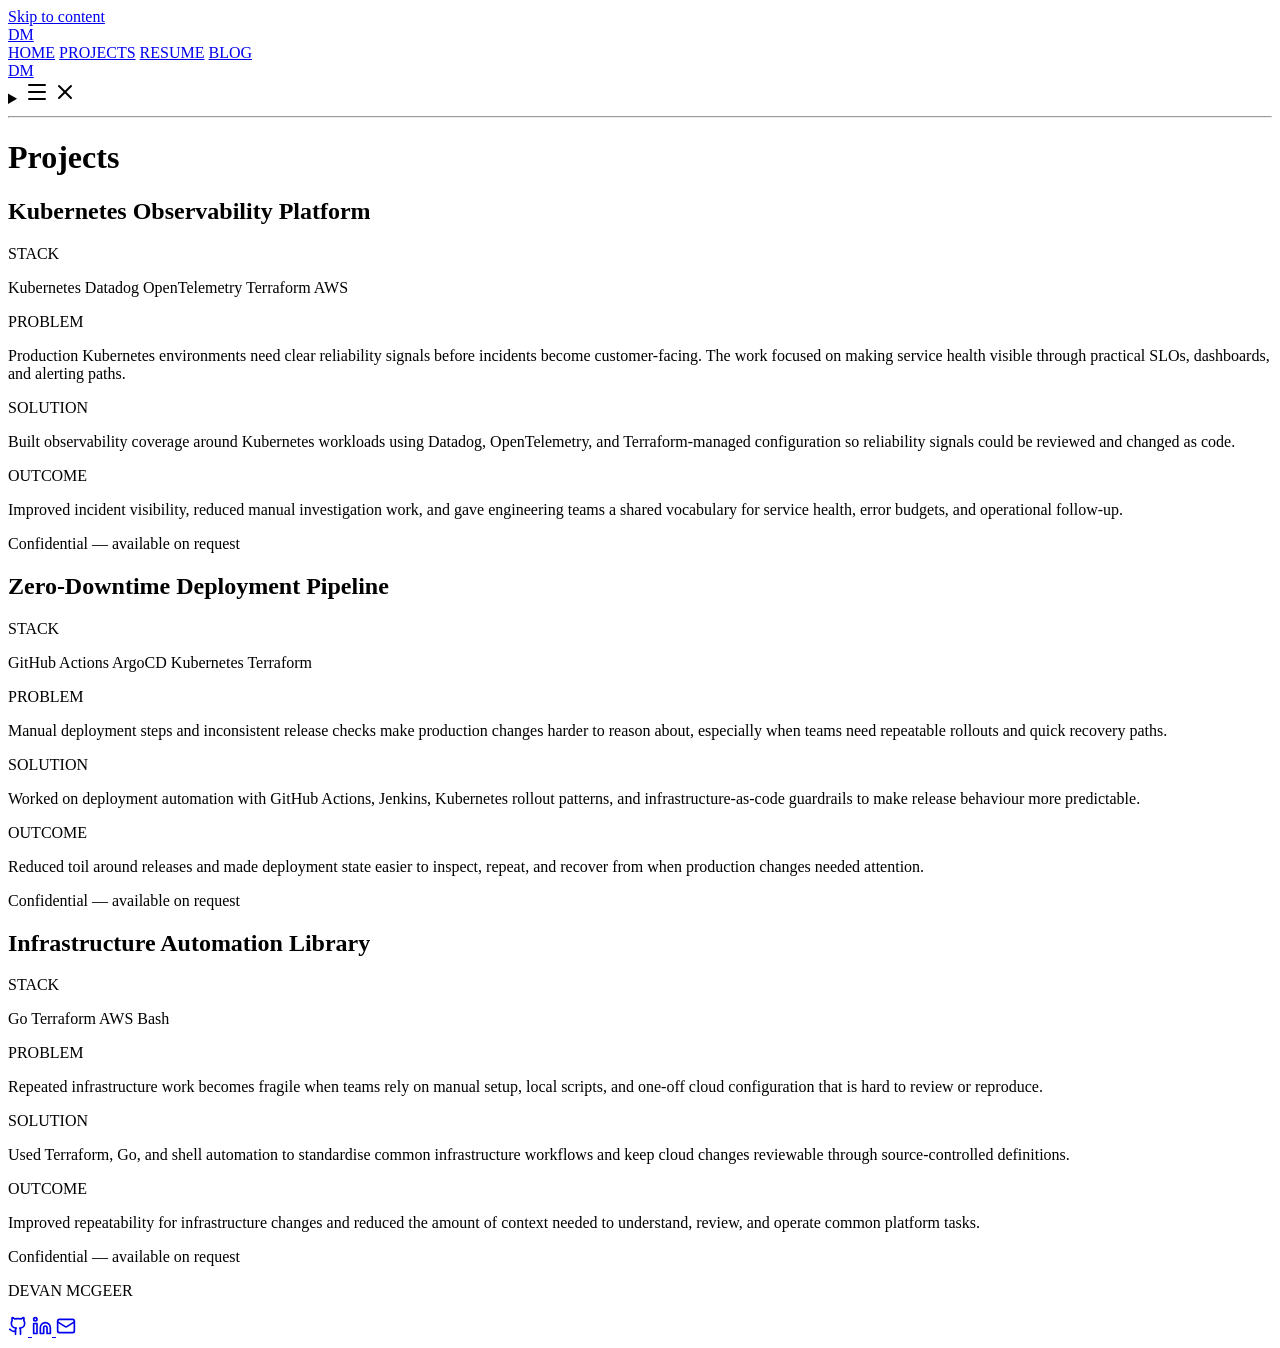
==== projects/index.html @ 58bfe899 "Add mise static-site guardrails" ====
<!doctype html>
<html lang="en">
<head>
  <meta charset="UTF-8">
  <meta name="viewport" content="width=device-width, initial-scale=1.0">
  <meta http-equiv="Content-Security-Policy" content="default-src 'self'; script-src 'self'; style-src 'self'; font-src 'self'; img-src 'self' data: https://mcgeer.dev; connect-src 'self'; frame-src 'none'; object-src 'none'; base-uri 'self'; form-action 'self'">
  <title>Projects — Devan McGeer</title>
  <meta name="description" content="Projects and case studies by Devan McGeer — Site Reliability Engineer. Kubernetes, Terraform, AWS, Datadog, and Go.">
  <link rel="canonical" href="https://mcgeer.dev/projects/">
  <meta property="og:title" content="Projects — Devan McGeer | SRE">
  <meta property="og:description" content="Projects and case studies by Devan McGeer, Site Reliability Engineer.">
  <meta property="og:image" content="https://mcgeer.dev/og-image.png">
  <meta property="og:url" content="https://mcgeer.dev/projects/">
  <meta property="og:type" content="website">
  <meta name="twitter:card" content="summary_large_image">
  <meta name="author" content="Devan McGeer">
  <meta name="robots" content="index, follow">
  <meta name="geo.region" content="ZA">
  <meta name="geo.placename" content="South Africa">
  <meta name="theme-color" content="#f9f8f5">
  <link rel="sitemap" type="application/xml" title="Sitemap" href="/sitemap.xml">
  <link rel="icon" type="image/svg+xml" href="/favicon.svg">
  <link rel="preload" href="/fonts/ibm-plex-mono-400.woff2" as="font" type="font/woff2" crossorigin>
  <link rel="preload" href="/fonts/ibm-plex-mono-700.woff2" as="font" type="font/woff2" crossorigin>
  <link rel="preload" href="/fonts/lexend-zetta-400.woff2" as="font" type="font/woff2" crossorigin>
  <link rel="stylesheet" href="/style.css">
</head>
<body>
  <a href="#main" class="skip-link">Skip to content</a>
  <div class="site">
    <div class="container">

      <header class="site-header">
        <!-- Desktop nav -->
        <nav class="nav-desktop" aria-label="Main navigation">
          <a href="/" class="nav-logo">DM</a>
          <div class="nav-links">
            <a href="/" class="nav-link">HOME</a>
            <a href="/projects/" class="nav-link active">PROJECTS</a>
            <a href="/resume/" class="nav-link">RESUME</a>
            <a href="/blog/" class="nav-link">BLOG</a>
          </div>
        </nav>
        <!-- Mobile nav -->
        <div class="nav-mobile">
          <a href="/" class="nav-logo">DM</a>
          <details class="nav-disclosure">
            <summary aria-label="Toggle navigation">
              <svg class="icon-open" xmlns="http://www.w3.org/2000/svg" width="24" height="24" viewBox="0 0 24 24" fill="none" stroke="currentColor" stroke-width="2" stroke-linecap="round" stroke-linejoin="round" aria-hidden="true"><path d="M4 5h16"/><path d="M4 12h16"/><path d="M4 19h16"/></svg>
              <svg class="icon-close" xmlns="http://www.w3.org/2000/svg" width="24" height="24" viewBox="0 0 24 24" fill="none" stroke="currentColor" stroke-width="2" stroke-linecap="round" stroke-linejoin="round" aria-hidden="true"><path d="M18 6 6 18"/><path d="m6 6 12 12"/></svg>
            </summary>
            <nav class="nav-mobile-menu" aria-label="Main navigation">
              <a href="/" class="nav-mobile-link">HOME</a>
              <a href="/projects/" class="nav-mobile-link active">PROJECTS</a>
              <a href="/resume/" class="nav-mobile-link">RESUME</a>
              <a href="/blog/" class="nav-mobile-link">BLOG</a>
            </nav>
          </details>
        </div>
      </header>

      <hr>

      <main id="main">
        <div class="page-title">
          <h1>Projects</h1>
        </div>

        <section id="projects">

          <!-- Kubernetes Observability Platform -->
          <div class="project-entry">
            <h2 class="project-title">Kubernetes Observability Platform</h2>
            <div class="project-meta">
              <p class="project-stack-label">STACK</p>
              <div class="project-chips">
                <span class="pill">Kubernetes</span>
                <span class="pill">Datadog</span>
                <span class="pill">OpenTelemetry</span>
                <span class="pill">Terraform</span>
                <span class="pill">AWS</span>
              </div>
            </div>
            <div class="project-body">
              <p class="project-label">PROBLEM</p>
              <p class="project-text">Production Kubernetes environments need clear reliability signals before incidents become customer-facing. The work focused on making service health visible through practical SLOs, dashboards, and alerting paths.</p>
              <p class="project-label">SOLUTION</p>
              <p class="project-text">Built observability coverage around Kubernetes workloads using Datadog, OpenTelemetry, and Terraform-managed configuration so reliability signals could be reviewed and changed as code.</p>
              <p class="project-label">OUTCOME</p>
              <p class="project-text">Improved incident visibility, reduced manual investigation work, and gave engineering teams a shared vocabulary for service health, error budgets, and operational follow-up.</p>
            </div>
            <p class="project-link">Confidential — available on request</p>
          </div>

          <!-- Zero-Downtime Deployment Pipeline -->
          <div class="project-entry">
            <h2 class="project-title">Zero-Downtime Deployment Pipeline</h2>
            <div class="project-meta">
              <p class="project-stack-label">STACK</p>
              <div class="project-chips">
                <span class="pill">GitHub Actions</span>
                <span class="pill">ArgoCD</span>
                <span class="pill">Kubernetes</span>
                <span class="pill">Terraform</span>
              </div>
            </div>
            <div class="project-body">
              <p class="project-label">PROBLEM</p>
              <p class="project-text">Manual deployment steps and inconsistent release checks make production changes harder to reason about, especially when teams need repeatable rollouts and quick recovery paths.</p>
              <p class="project-label">SOLUTION</p>
              <p class="project-text">Worked on deployment automation with GitHub Actions, Jenkins, Kubernetes rollout patterns, and infrastructure-as-code guardrails to make release behaviour more predictable.</p>
              <p class="project-label">OUTCOME</p>
              <p class="project-text">Reduced toil around releases and made deployment state easier to inspect, repeat, and recover from when production changes needed attention.</p>
            </div>
            <p class="project-link">Confidential — available on request</p>
          </div>

          <!-- Infrastructure Automation Library -->
          <div class="project-entry">
            <h2 class="project-title">Infrastructure Automation Library</h2>
            <div class="project-meta">
              <p class="project-stack-label">STACK</p>
              <div class="project-chips">
                <span class="pill">Go</span>
                <span class="pill">Terraform</span>
                <span class="pill">AWS</span>
                <span class="pill">Bash</span>
              </div>
            </div>
            <div class="project-body">
              <p class="project-label">PROBLEM</p>
              <p class="project-text">Repeated infrastructure work becomes fragile when teams rely on manual setup, local scripts, and one-off cloud configuration that is hard to review or reproduce.</p>
              <p class="project-label">SOLUTION</p>
              <p class="project-text">Used Terraform, Go, and shell automation to standardise common infrastructure workflows and keep cloud changes reviewable through source-controlled definitions.</p>
              <p class="project-label">OUTCOME</p>
              <p class="project-text">Improved repeatability for infrastructure changes and reduced the amount of context needed to understand, review, and operate common platform tasks.</p>
            </div>
            <p class="project-link">Confidential — available on request</p>
          </div>

        </section>
      </main>

      <footer class="site-footer">
        <p class="footer-name">DEVAN MCGEER</p>
        <div class="footer-links">
          <a href="https://github.com/McGeerDev" target="_blank" rel="noopener noreferrer" aria-label="GitHub" class="footer-link">
            <svg xmlns="http://www.w3.org/2000/svg" width="20" height="20" viewBox="0 0 24 24" fill="none" stroke="currentColor" stroke-width="2" stroke-linecap="round" stroke-linejoin="round" aria-hidden="true"><path d="M15 22v-4a4.8 4.8 0 0 0-1-3.5c3 0 6-2 6-5.5.08-1.25-.27-2.48-1-3.5.28-1.15.28-2.35 0-3.5 0 0-1 0-3 1.5-2.64-.5-5.36-.5-8 0C6 2 5 2 5 2c-.3 1.15-.3 2.35 0 3.5A5.403 5.403 0 0 0 4 9c0 3.5 3 5.5 6 5.5-.39.49-.68 1.05-.85 1.65-.17.6-.22 1.23-.15 1.85v4"/><path d="M9 18c-4.51 2-5-2-7-2"/></svg>
          </a>
          <a href="https://www.linkedin.com/in/devan-mcgeer/" target="_blank" rel="noopener noreferrer" aria-label="LinkedIn" class="footer-link">
            <svg xmlns="http://www.w3.org/2000/svg" width="20" height="20" viewBox="0 0 24 24" fill="none" stroke="currentColor" stroke-width="2" stroke-linecap="round" stroke-linejoin="round" aria-hidden="true"><path d="M16 8a6 6 0 0 1 6 6v7h-4v-7a2 2 0 0 0-2-2 2 2 0 0 0-2 2v7h-4v-7a6 6 0 0 1 6-6z"/><rect width="4" height="12" x="2" y="9"/><circle cx="4" cy="4" r="2"/></svg>
          </a>
          <a href="mailto:mcgeer.devan@gmail.com" aria-label="Email" class="footer-link">
            <svg xmlns="http://www.w3.org/2000/svg" width="20" height="20" viewBox="0 0 24 24" fill="none" stroke="currentColor" stroke-width="2" stroke-linecap="round" stroke-linejoin="round" aria-hidden="true"><path d="m22 7-8.991 5.727a2 2 0 0 1-2.009 0L2 7"/><rect x="2" y="4" width="20" height="16" rx="2"/></svg>
          </a>
        </div>
      </footer>

    </div>
  </div>
</body>
</html>
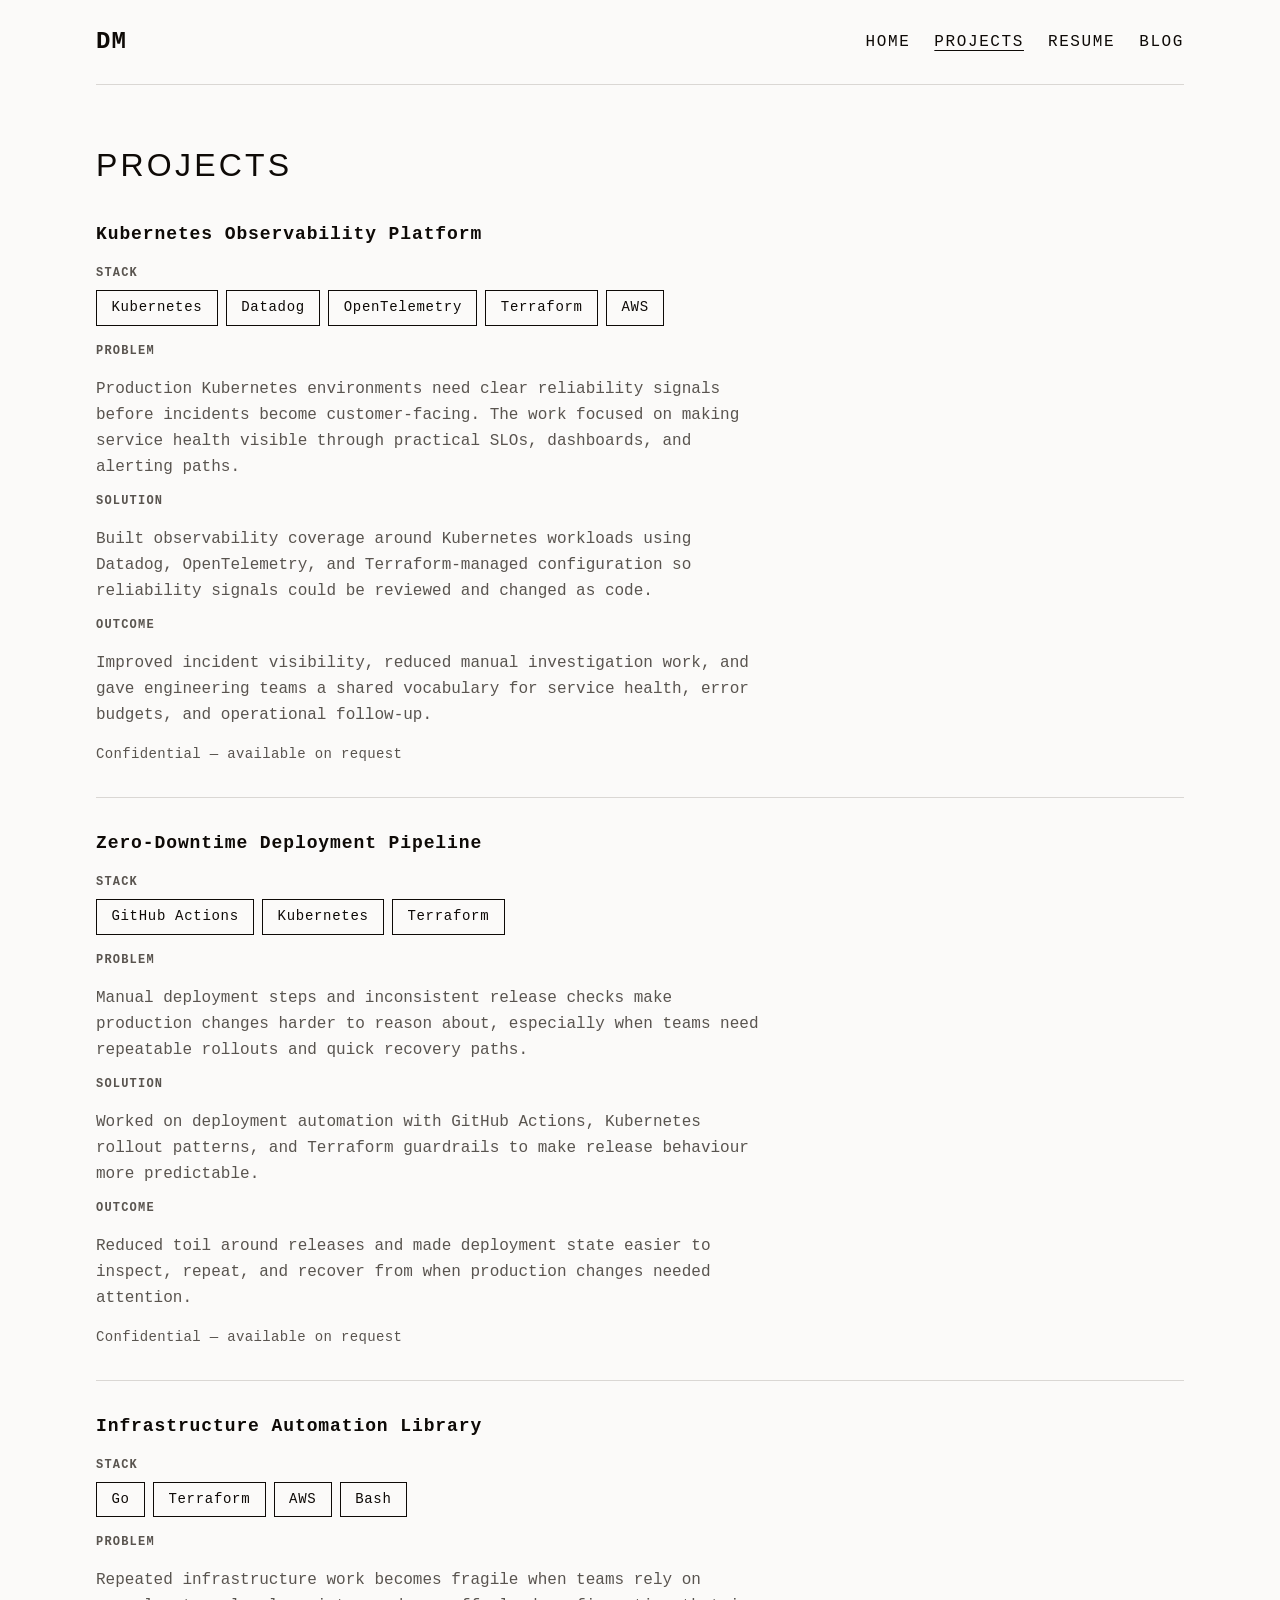
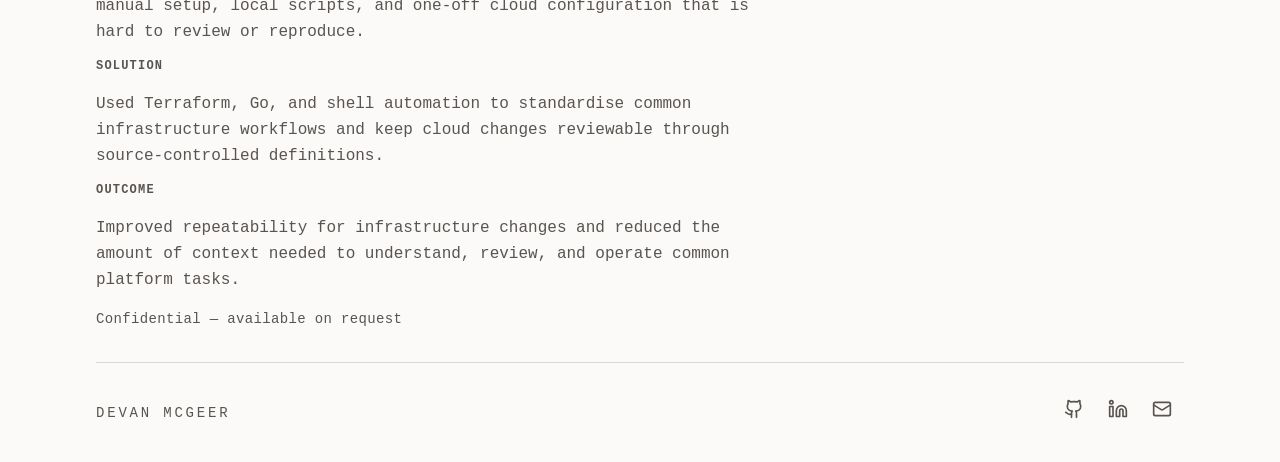
==== commit 843617a1: "Update portfolio hero and project stack" ====
--- a/projects/index.html
+++ b/projects/index.html
@@ -99,7 +99,6 @@
               <p class="project-stack-label">STACK</p>
               <div class="project-chips">
                 <span class="pill">GitHub Actions</span>
-                <span class="pill">ArgoCD</span>
                 <span class="pill">Kubernetes</span>
                 <span class="pill">Terraform</span>
               </div>
@@ -108,7 +107,7 @@
               <p class="project-label">PROBLEM</p>
               <p class="project-text">Manual deployment steps and inconsistent release checks make production changes harder to reason about, especially when teams need repeatable rollouts and quick recovery paths.</p>
               <p class="project-label">SOLUTION</p>
-              <p class="project-text">Worked on deployment automation with GitHub Actions, Jenkins, Kubernetes rollout patterns, and infrastructure-as-code guardrails to make release behaviour more predictable.</p>
+              <p class="project-text">Worked on deployment automation with GitHub Actions, Kubernetes rollout patterns, and Terraform guardrails to make release behaviour more predictable.</p>
               <p class="project-label">OUTCOME</p>
               <p class="project-text">Reduced toil around releases and made deployment state easier to inspect, repeat, and recover from when production changes needed attention.</p>
             </div>
--- a/style.css
+++ b/style.css
@@ -0,0 +1,5 @@
+@font-face{font-family:'IBM Plex Mono';font-style:normal;font-weight:400;font-display:swap;src:local('IBM Plex Mono'),url('/fonts/ibm-plex-mono-400.woff2') format('woff2');unicode-range:U+0020-007E,U+00A0-00FF,U+2013,U+2014}@font-face{font-family:'IBM Plex Mono';font-style:normal;font-weight:700;font-display:swap;src:local('IBM Plex Mono Bold'),url('/fonts/ibm-plex-mono-700.woff2') format('woff2');unicode-range:U+0020-007E,U+00A0-00FF,U+2013,U+2014}@font-face{font-family:'Lexend Zetta';font-style:normal;font-weight:400;font-display:swap;src:local('Lexend Zetta'),url('/fonts/lexend-zetta-400.woff2') format('woff2');unicode-range:U+0020,U+0021,U+0022,U+0023,U+0026,U+0027,U+002B,U+002C,U+002D,U+002E,U+002F,U+0030-U+0039,U+003A,U+003B,U+003C,U+003D,U+003E,U+0040,U+0041-U+0058,U+005F,U+0061-U+007A,U+2013,U+2014}:root{--font-display:'Lexend Zetta',sans-serif;--font-body:'IBM Plex Mono',monospace;--color-background:oklch(0.985 0.002 80);--color-foreground:oklch(0.15 0.01 70);--color-muted-fg:oklch(0.45 0.01 70);--color-border:oklch(0.88 0.005 70)}*,*::before,*::after{box-sizing:border-box}html{font-size:100%}body{margin:0;font-family:var(--font-body);font-size:1rem;line-height:1.5;background-color:var(--color-background);color:var(--color-foreground);-webkit-font-smoothing:antialiased;-moz-osx-font-smoothing:grayscale}h1,h2,h3,h4,h5,h6{margin:0;font-weight:inherit}p{margin:0}a{color:inherit;text-decoration:none}ul{margin:0;padding:0;list-style:none}img{display:block;max-width:100%}.site{display:flex;flex-direction:column;min-height:100vh}.container{display:flex;flex-direction:column;flex:1;width:100%;max-width:72rem;margin-inline:auto;padding-inline:1rem}@media (min-width:40rem){.container{padding-inline:1.5rem}}@media (min-width:64rem){.container{padding-inline:2rem}}main{flex:1}.skip-link{position:absolute;left:-9999px;top:1rem}.skip-link:focus{left:1rem;z-index:50;background-color:var(--color-foreground);color:var(--color-background);padding:0.5rem 1rem}.site-header{padding-block:1.5rem}.nav-desktop{display:none;align-items:center;justify-content:space-between}@media (min-width:48rem){.nav-desktop{display:flex}}.nav-logo{font-size:1.5rem;font-weight:700;letter-spacing:0.05em}.nav-links{display:flex;gap:1.5rem}.nav-link{letter-spacing:0.1em;transition:color 150ms}.nav-link:hover{color:var(--color-muted-fg)}.nav-link:focus-visible{outline:2px solid var(--color-foreground);outline-offset:4px}.nav-link.active{text-decoration:underline;text-decoration-color:var(--color-foreground);text-underline-offset:4px}.nav-mobile{display:flex;align-items:center;justify-content:space-between}@media (min-width:48rem){.nav-mobile{display:none}}.nav-disclosure{position:relative}.nav-disclosure>summary{list-style:none;cursor:pointer;display:flex;align-items:center}.nav-disclosure>summary::-webkit-details-marker{display:none}.icon-close{display:none}.nav-disclosure[open] .icon-open{display:none}.nav-disclosure[open] .icon-close{display:block}.nav-mobile-menu{display:flex;flex-direction:column;border-top:1px solid var(--color-border);padding-top:1rem;margin-top:0.25rem}.nav-mobile-link{padding-block:0.75rem;font-size:1rem;text-transform:uppercase;letter-spacing:0.1em;transition:color 150ms}.nav-mobile-link:hover{color:var(--color-muted-fg)}.nav-mobile-link:focus-visible{outline:2px solid var(--color-foreground);outline-offset:4px}.nav-mobile-link.active{font-weight:700}hr{border:none;border-top:1px solid var(--color-border);margin:0}.hero{padding-top:2.5rem;padding-bottom:2.5rem}@media (min-width:40rem){.hero{padding-top:4rem;padding-bottom:3.5rem}}.hero h1{font-family:var(--font-display);font-size:clamp(2.5rem,5vw+1rem,5rem);font-weight:300;line-height:1.25;text-transform:uppercase;letter-spacing:0.1em}.hero p{margin-top:1rem;font-size:clamp(1rem,2vw+0.25rem,1.5rem);text-transform:uppercase;letter-spacing:0.3em;color:var(--color-muted-fg)}.page-title{padding-top:2.5rem;padding-bottom:1.5rem}@media (min-width:40rem){.page-title{padding-top:3.5rem;padding-bottom:2rem}}.page-title h1{font-family:var(--font-display);font-size:clamp(1.5rem,3vw+0.5rem,2.5rem);font-weight:300;text-transform:uppercase;letter-spacing:0.1em}.two-col-grid{display:grid;grid-template-columns:1fr;gap:3rem}@media (min-width:48rem){.two-col-grid{grid-template-columns:1.2fr 0.8fr}}.home-content{padding-top:3rem;padding-bottom:4rem}@media (min-width:40rem){.home-content{padding-top:4rem;padding-bottom:6rem}}.section-heading{font-size:1.25rem;font-weight:700;letter-spacing:0.1em;margin-bottom:1rem}.headshot{height:9rem;width:9rem;max-width:10rem;border-radius:0.25rem;object-fit:cover;margin-bottom:1.25rem}.about-bio{font-family:system-ui,sans-serif;font-size:1rem;line-height:1.625;color:var(--color-muted-fg)}.about-avail{margin-top:1rem;font-size:0.875rem;letter-spacing:0.05em;color:var(--color-muted-fg)}.skills-heading{margin-bottom:1.5rem}.skill-groups{display:flex;flex-direction:column;gap:1.25rem}.skill-category{font-size:0.75rem;font-weight:700;text-transform:uppercase;letter-spacing:0.1em;color:var(--color-muted-fg);margin-bottom:0.5rem}.skill-chips{display:flex;flex-wrap:wrap;gap:0.5rem}.pill{display:inline-block;border:1.5px solid var(--color-foreground);padding:0.4rem 0.9rem;font-size:0.875rem;letter-spacing:0.05em;transition:background-color 150ms,color 150ms}.pill:hover{background-color:var(--color-foreground);color:var(--color-background)}.pill:focus-visible{background-color:var(--color-foreground);color:var(--color-background);outline:2px solid var(--color-foreground);outline-offset:2px}.cv-button{display:inline-flex;align-items:center;gap:0.5rem;border:1px solid var(--color-foreground);padding:0.5rem 1.25rem;font-family:var(--font-body);font-size:0.875rem;text-transform:uppercase;letter-spacing:0.1em;margin-bottom:2.5rem;transition:background-color 150ms,color 150ms}.cv-button:hover{background-color:var(--color-foreground);color:var(--color-background)}.cv-button:focus-visible{background-color:var(--color-foreground);color:var(--color-background);outline:2px solid var(--color-foreground);outline-offset:2px}.experience-section{padding-bottom:3.5rem}@media (min-width:40rem){.experience-section{padding-bottom:5rem}}.exp-heading{font-size:1.25rem;font-weight:700;letter-spacing:0.1em;margin-bottom:2.5rem}.experience-entry+.experience-entry{border-top:1px solid var(--color-border);margin-top:2rem;padding-top:2rem}.role{display:grid;grid-template-columns:1fr;gap:0.25rem}@media (min-width:40rem){.role{grid-template-columns:10rem 1fr;gap:1.5rem}}.role+.role{margin-top:2rem}.role-date{font-size:0.875rem;letter-spacing:0.025em;color:var(--color-muted-fg);padding-top:0.125rem}.company-link{font-size:1.125rem;font-weight:700;letter-spacing:0.05em;text-decoration:underline;text-decoration-color:var(--color-border);text-underline-offset:4px;transition:text-decoration-color 150ms}.company-link:hover{text-decoration-color:var(--color-foreground)}.role-title{font-weight:700}.role-title.first{margin-top:0.25rem}.role-location{margin-top:0.125rem;font-size:0.875rem;letter-spacing:0.025em;color:var(--color-muted-fg)}.role-description{margin-top:0.75rem;max-width:36rem;font-size:1rem;line-height:1.625;color:var(--color-muted-fg)}.resume-bottom{padding-top:2.5rem;padding-bottom:3.5rem}@media (min-width:40rem){.resume-bottom{padding-top:3.5rem;padding-bottom:5rem}}.edu-school{font-weight:700}.edu-field{margin-top:0.25rem;font-size:1rem;color:var(--color-muted-fg)}.edu-dates{margin-top:0.25rem;font-size:0.875rem;letter-spacing:0.025em;color:var(--color-muted-fg)}.cert-list{display:flex;flex-direction:column;gap:0.5rem}.cert-list li{font-size:1rem;color:var(--color-muted-fg)}.not-found{display:flex;flex:1;flex-direction:column;align-items:center;justify-content:center;padding-block:6rem;text-align:center}.not-found h1{font-family:var(--font-display);font-size:3.75rem;font-weight:300;text-transform:uppercase;letter-spacing:0.05em}.not-found p{margin-top:1rem;font-size:1.125rem}.btn-outline{display:inline-block;margin-top:2rem;border:1px solid var(--color-foreground);padding:0.5rem 1.5rem;font-size:0.875rem;text-transform:uppercase;letter-spacing:0.05em;transition:background-color 150ms,color 150ms}.btn-outline:hover{background-color:var(--color-foreground);color:var(--color-background)}.btn-outline:focus-visible{background-color:var(--color-foreground);color:var(--color-background);outline:2px solid var(--color-foreground);outline-offset:2px}.site-footer{display:flex;align-items:center;justify-content:space-between;border-top:1px solid var(--color-border);padding-block:1.5rem}.footer-name{font-size:0.875rem;letter-spacing:0.2em;color:var(--color-muted-fg)}.footer-links{display:flex;gap:0}.footer-link{padding:0.75rem;color:var(--color-muted-fg);transition:color 150ms}.footer-link:hover{color:var(--color-foreground)}.footer-link:focus-visible{color:var(--color-foreground);outline:2px solid var(--color-foreground);outline-offset:2px}.hero-subtitle{margin-top:1rem;font-size:clamp(1rem,2vw+0.25rem,1.5rem);text-transform:uppercase;letter-spacing:0.3em;color:var(--color-muted-fg)}.hero-tagline{margin-top:1rem;font-size:0.8125rem;letter-spacing:0.2em;color:var(--color-muted-fg);text-transform:uppercase}.hero-cta{display:inline-flex;align-items:center;gap:0.5rem;border:1px solid var(--color-foreground);padding:0.5rem 1.25rem;font-family:var(--font-body);font-size:0.875rem;text-transform:uppercase;letter-spacing:0.1em;margin-top:1.5rem;color:inherit;text-decoration:none;transition:background-color 150ms,color 150ms}.hero-cta:hover{background-color:var(--color-foreground);color:var(--color-background)}.hero-cta:focus-visible{background-color:var(--color-foreground);color:var(--color-background);outline:2px solid var(--color-foreground);outline-offset:2px}.expertise-section{padding-bottom:3.5rem}@media (min-width:40rem){.expertise-section{padding-bottom:5rem}}.expertise-section h2{font-size:1.25rem;font-weight:700;letter-spacing:0.1em;margin-bottom:1.5rem}.expertise-section p{font-size:1rem;line-height:1.625;color:var(--color-muted-fg);max-width:42rem}.expertise-section p+p{margin-top:0.75rem}.contact-section{padding-bottom:3.5rem}@media (min-width:40rem){.contact-section{padding-bottom:5rem}}.contact-section h2{font-size:1.25rem;font-weight:700;letter-spacing:0.1em;margin-bottom:1rem}.contact-section p{font-size:1rem;line-height:1.625;color:var(--color-muted-fg);max-width:36rem}.contact-section a{color:var(--color-foreground);text-decoration:underline;text-decoration-color:var(--color-border);text-underline-offset:4px}.contact-section a:hover{text-decoration-color:var(--color-foreground)}.sr-only{position:absolute;width:1px;height:1px;padding:0;margin:-1px;overflow:hidden;clip:rect(0,0,0,0);white-space:nowrap;border-width:0}.hero-content-grid{display:flex;flex-direction:column;gap:3rem}@media (min-width:64rem){.hero-content-grid{flex-direction:row;align-items:flex-start;gap:4rem}}.hero-left{flex:1}.hero-right{flex:0 0 auto;width:18rem;min-width:0;display:none}@media (min-width:64rem){.hero-right{display:block}}.avail-badge{display:inline-block;margin-top:0.75rem;font-size:0.75rem;letter-spacing:0.1em;text-transform:uppercase;color:oklch(0.55 0.12 145)}.hero-stats{font-size:0.75rem;letter-spacing:0.1em;text-transform:uppercase;color:var(--color-muted-fg);margin-top:0.5rem}.hero-actions{display:flex;flex-wrap:wrap;gap:0.75rem;margin-top:1.5rem;align-items:center}.hero-actions .hero-cta{margin-top:0}.hero-cta--secondary{display:inline-flex;align-items:center;gap:0.5rem;border:1px solid var(--color-foreground);padding:0.5rem 1.25rem;font-family:var(--font-body);font-size:0.875rem;text-transform:uppercase;letter-spacing:0.1em;color:var(--color-background);background-color:var(--color-foreground);text-decoration:none;transition:background-color 150ms,color 150ms}.hero-cta--secondary:hover{background-color:var(--color-background);color:var(--color-foreground)}.hero-cta--secondary:focus-visible{background-color:var(--color-background);color:var(--color-foreground);outline:2px solid var(--color-foreground);outline-offset:2px}.hero-cta--ghost{display:inline-flex;align-items:center;gap:0.5rem;border:1px solid var(--color-border);padding:0.5rem 1.25rem;font-family:var(--font-body);font-size:0.875rem;text-transform:uppercase;letter-spacing:0.1em;color:inherit;text-decoration:none;transition:background-color 150ms,color 150ms}.hero-cta--ghost:hover{border-color:var(--color-foreground);color:var(--color-foreground)}.hero-cta--ghost:focus-visible{border-color:var(--color-foreground);color:var(--color-foreground);outline:2px solid var(--color-foreground);outline-offset:2px}.hero-stack-panel{border:1px solid var(--color-border);padding:1.5rem}.hero-stack-label{font-size:0.75rem;font-weight:700;letter-spacing:0.1em;text-transform:uppercase;color:var(--color-muted-fg);margin-bottom:0.75rem}.hero-stack-chips{display:flex;flex-wrap:wrap;gap:0.5rem}.project-entry{padding-top:2rem;padding-bottom:2rem;border-top:1px solid var(--color-border)}.project-entry:first-child{border-top:none;padding-top:0}.project-title{font-size:1.125rem;font-weight:700;letter-spacing:0.05em;margin-bottom:1rem}.project-title a{color:inherit;text-decoration:underline;text-decoration-color:var(--color-border);text-underline-offset:4px;transition:text-decoration-color 150ms}.project-title a:hover{text-decoration-color:var(--color-foreground)}.project-meta{margin-bottom:0.75rem}.project-stack-label{font-size:0.75rem;font-weight:700;letter-spacing:0.1em;text-transform:uppercase;color:var(--color-muted-fg);margin-bottom:0.5rem}.project-chips{display:flex;flex-wrap:wrap;gap:0.5rem;margin-bottom:1rem}.project-body{display:flex;flex-direction:column;gap:0.75rem;max-width:42rem}.project-label{font-size:0.75rem;font-weight:700;letter-spacing:0.1em;text-transform:uppercase;color:var(--color-muted-fg);margin-bottom:0.25rem}.project-text{font-size:1rem;line-height:1.625;color:var(--color-muted-fg)}.project-link{margin-top:1rem;font-size:0.875rem;letter-spacing:0.025em;color:var(--color-muted-fg)}.projects-teaser-section{padding-top:3rem;padding-bottom:4rem}@media (min-width:40rem){.projects-teaser-section{padding-top:4rem;padding-bottom:6rem}}.projects-teaser-list{list-style:none;display:flex;flex-direction:column;gap:0;margin:0;padding:0;margin-bottom:1.5rem}.projects-teaser-item{padding-top:1.5rem;padding-bottom:1.5rem;border-top:1px solid var(--color-border)}.projects-teaser-item:last-child{border-bottom:1px solid var(--color-border)}.projects-teaser-title{font-size:1.125rem;font-weight:700;letter-spacing:0.05em;text-decoration:underline;text-decoration-color:var(--color-border);text-underline-offset:4px;transition:text-decoration-color 150ms;display:block;margin-bottom:0.5rem}.projects-teaser-title:hover{text-decoration-color:var(--color-foreground)}.projects-teaser-desc{font-size:0.9375rem;line-height:1.5;color:var(--color-muted-fg);margin-bottom:0.75rem}.projects-teaser-chips{display:flex;flex-wrap:wrap;gap:0.375rem}.projects-teaser-chips .pill{font-size:0.75rem;padding:0.25rem 0.6rem}.projects-view-all{font-size:0.875rem;letter-spacing:0.05em;text-decoration:underline;text-decoration-color:var(--color-border);text-underline-offset:4px;transition:text-decoration-color 150ms;display:inline-block;margin-top:1rem}.projects-view-all:hover{text-decoration-color:var(--color-foreground)}.writing-teaser-section{padding-top:3rem;padding-bottom:4rem}@media (min-width:40rem){.writing-teaser-section{padding-top:4rem;padding-bottom:6rem}}.writing-teaser-list{list-style:none;margin:0;padding:0;margin-bottom:1.5rem}.writing-teaser-item{padding-top:1.25rem;padding-bottom:1.25rem;border-top:1px solid var(--color-border)}.writing-teaser-item:last-child{border-bottom:1px solid var(--color-border)}.writing-teaser-title{font-size:1rem;font-weight:700;letter-spacing:0.025em;text-decoration:underline;text-decoration-color:var(--color-border);text-underline-offset:4px;transition:text-decoration-color 150ms;display:block}.writing-teaser-title:hover{text-decoration-color:var(--color-foreground)}.writing-teaser-meta{font-size:0.875rem;letter-spacing:0.025em;color:var(--color-muted-fg);margin-top:0.25rem}.writing-view-all{font-size:0.875rem;letter-spacing:0.05em;text-decoration:underline;text-decoration-color:var(--color-border);text-underline-offset:4px;transition:text-decoration-color 150ms;display:inline-block;margin-top:1rem}.writing-view-all:hover{text-decoration-color:var(--color-foreground)}.post-list{list-style:none;margin:0;padding:0}.post-item{padding-top:1.5rem;padding-bottom:1.5rem;border-top:1px solid var(--color-border)}.post-item:last-child{border-bottom:1px solid var(--color-border)}.post-title{font-size:1.125rem;font-weight:700;letter-spacing:0.025em;text-decoration:underline;text-decoration-color:var(--color-border);text-underline-offset:4px;transition:text-decoration-color 150ms;display:block;margin-bottom:0.375rem}.post-title:hover{text-decoration-color:var(--color-foreground)}.post-date{font-size:0.875rem;letter-spacing:0.025em;color:var(--color-muted-fg);margin-bottom:0.375rem}.post-excerpt{font-size:0.9375rem;line-height:1.5;color:var(--color-muted-fg)}.post-meta{font-size:0.875rem;letter-spacing:0.025em;color:var(--color-muted-fg);margin-top:0.5rem;margin-bottom:2rem}.post-body{max-width:42rem}.post-body p{font-size:1rem;line-height:1.75;color:var(--color-muted-fg);margin-bottom:1.25rem}.post-body h2{font-size:1.125rem;font-weight:700;letter-spacing:0.05em;margin-top:2rem;margin-bottom:0.75rem}.cert-item{display:flex;flex-direction:column;gap:0.25rem;padding-top:0.75rem;padding-bottom:0.75rem;border-top:1px solid var(--color-border)}.cert-item:first-child{border-top:none;padding-top:0}.cert-name{font-size:1rem;color:var(--color-foreground)}.cert-meta{font-size:0.875rem;letter-spacing:0.025em;color:var(--color-muted-fg)}.cert-link{color:var(--color-foreground);text-decoration:underline;text-decoration-color:var(--color-border);text-underline-offset:4px;transition:text-decoration-color 150ms}.cert-link:hover{text-decoration-color:var(--color-foreground)}.contact-location{font-size:0.875rem;letter-spacing:0.025em;color:var(--color-muted-fg);margin-top:0.75rem}
+.hero-content-grid{gap:2rem}.hero-headshot{display:flex;justify-content:flex-start;margin:0}.hero-image{margin-bottom:0}.hero-left{min-width:0}@media (min-width:64rem){.hero-content-grid{align-items:center;gap:3rem}.hero-headshot{flex:0 0 auto}}
+@media (max-width:47.999rem){.hero h1{font-size:1.75rem;line-height:1.35}.hero-subtitle{letter-spacing:0.22em}.hero-tagline{letter-spacing:0.14em}}
+@media (max-width:47.999rem){.hero h1{font-size:1.6rem;letter-spacing:0.08em}.hero-actions{flex-direction:column;align-items:flex-start}.hero-actions .hero-cta{max-width:100%}.hero-tagline,.hero-stats{letter-spacing:0.12em}}
+.two-col-grid>*{min-width:0}
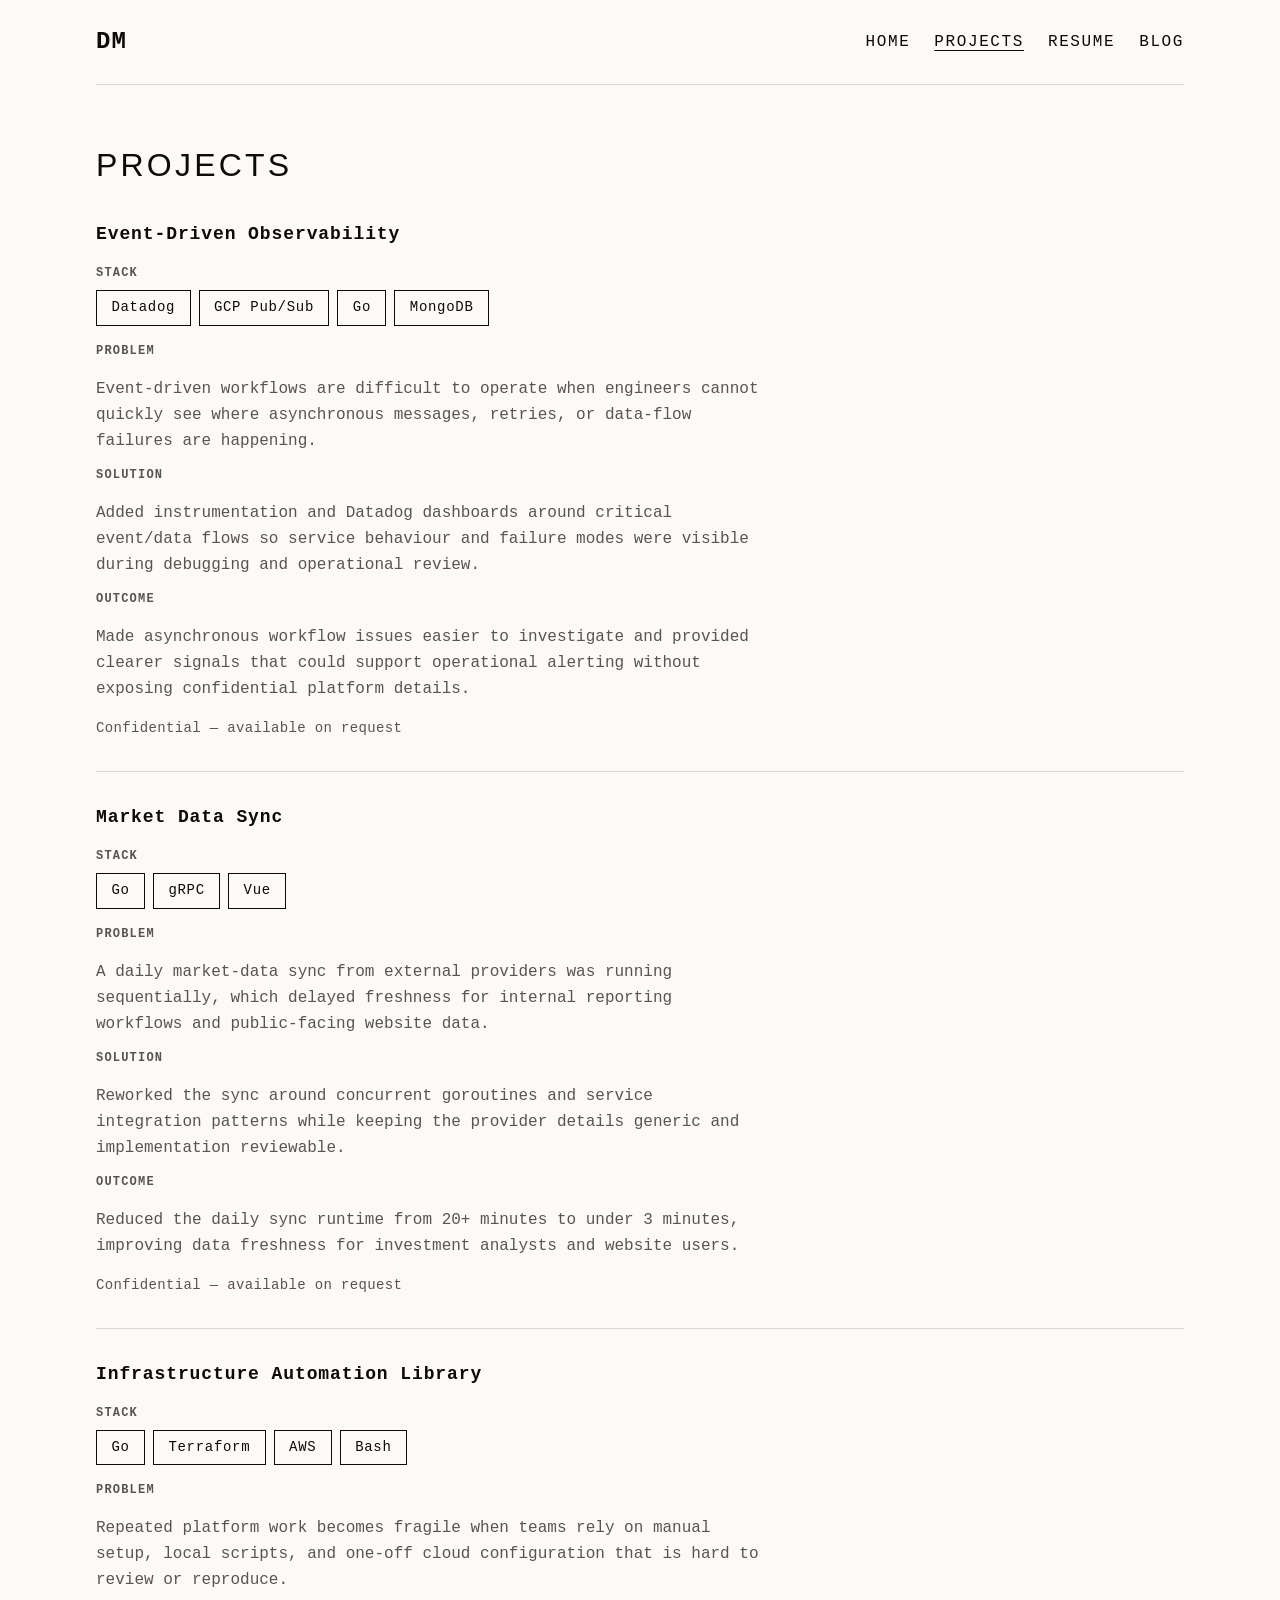
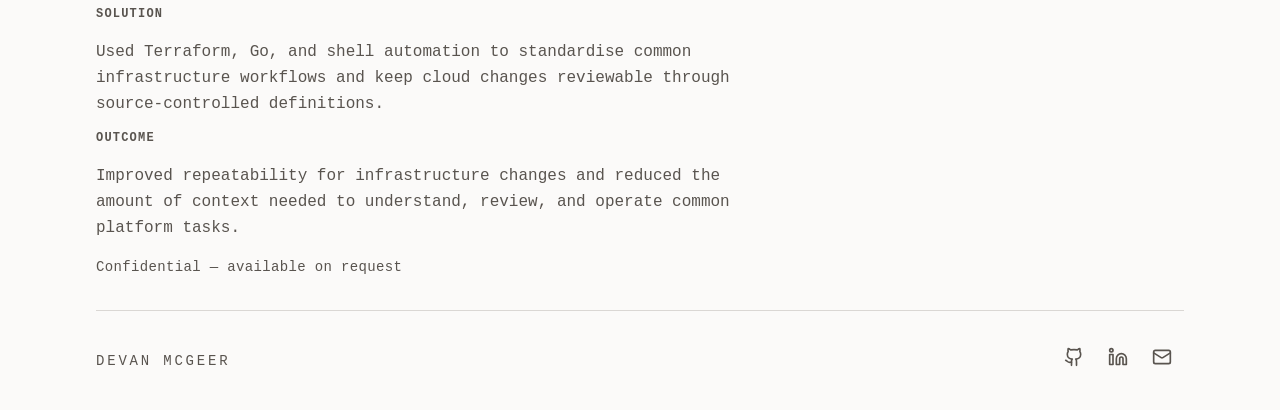
==== commit a135c48f: "Update portfolio experience descriptions" ====
--- a/projects/index.html
+++ b/projects/index.html
@@ -5,7 +5,7 @@
   <meta name="viewport" content="width=device-width, initial-scale=1.0">
   <meta http-equiv="Content-Security-Policy" content="default-src 'self'; script-src 'self'; style-src 'self'; font-src 'self'; img-src 'self' data: https://mcgeer.dev; connect-src 'self'; frame-src 'none'; object-src 'none'; base-uri 'self'; form-action 'self'">
   <title>Projects — Devan McGeer</title>
-  <meta name="description" content="Projects and case studies by Devan McGeer — Site Reliability Engineer. Kubernetes, Terraform, AWS, Datadog, and Go.">
+  <meta name="description" content="Projects and case studies by Devan McGeer — backend/data systems, SRE observability, infrastructure automation, Go, Kubernetes, AWS, and Datadog.">
   <link rel="canonical" href="https://mcgeer.dev/projects/">
   <meta property="og:title" content="Projects — Devan McGeer | SRE">
   <meta property="og:description" content="Projects and case studies by Devan McGeer, Site Reliability Engineer.">
@@ -68,48 +68,47 @@
 
         <section id="projects">
 
-          <!-- Kubernetes Observability Platform -->
+          <!-- Event-Driven Observability -->
           <div class="project-entry">
-            <h2 class="project-title">Kubernetes Observability Platform</h2>
+            <h2 class="project-title">Event-Driven Observability</h2>
             <div class="project-meta">
               <p class="project-stack-label">STACK</p>
               <div class="project-chips">
-                <span class="pill">Kubernetes</span>
                 <span class="pill">Datadog</span>
-                <span class="pill">OpenTelemetry</span>
-                <span class="pill">Terraform</span>
-                <span class="pill">AWS</span>
+                <span class="pill">GCP Pub/Sub</span>
+                <span class="pill">Go</span>
+                <span class="pill">MongoDB</span>
               </div>
             </div>
             <div class="project-body">
               <p class="project-label">PROBLEM</p>
-              <p class="project-text">Production Kubernetes environments need clear reliability signals before incidents become customer-facing. The work focused on making service health visible through practical SLOs, dashboards, and alerting paths.</p>
+              <p class="project-text">Event-driven workflows are difficult to operate when engineers cannot quickly see where asynchronous messages, retries, or data-flow failures are happening.</p>
               <p class="project-label">SOLUTION</p>
-              <p class="project-text">Built observability coverage around Kubernetes workloads using Datadog, OpenTelemetry, and Terraform-managed configuration so reliability signals could be reviewed and changed as code.</p>
+              <p class="project-text">Added instrumentation and Datadog dashboards around critical event/data flows so service behaviour and failure modes were visible during debugging and operational review.</p>
               <p class="project-label">OUTCOME</p>
-              <p class="project-text">Improved incident visibility, reduced manual investigation work, and gave engineering teams a shared vocabulary for service health, error budgets, and operational follow-up.</p>
+              <p class="project-text">Made asynchronous workflow issues easier to investigate and provided clearer signals that could support operational alerting without exposing confidential platform details.</p>
             </div>
             <p class="project-link">Confidential — available on request</p>
           </div>
 
-          <!-- Zero-Downtime Deployment Pipeline -->
+          <!-- Market Data Sync -->
           <div class="project-entry">
-            <h2 class="project-title">Zero-Downtime Deployment Pipeline</h2>
+            <h2 class="project-title">Market Data Sync</h2>
             <div class="project-meta">
               <p class="project-stack-label">STACK</p>
               <div class="project-chips">
-                <span class="pill">GitHub Actions</span>
-                <span class="pill">Kubernetes</span>
-                <span class="pill">Terraform</span>
+                <span class="pill">Go</span>
+                <span class="pill">gRPC</span>
+                <span class="pill">Vue</span>
               </div>
             </div>
             <div class="project-body">
               <p class="project-label">PROBLEM</p>
-              <p class="project-text">Manual deployment steps and inconsistent release checks make production changes harder to reason about, especially when teams need repeatable rollouts and quick recovery paths.</p>
+              <p class="project-text">A daily market-data sync from external providers was running sequentially, which delayed freshness for internal reporting workflows and public-facing website data.</p>
               <p class="project-label">SOLUTION</p>
-              <p class="project-text">Worked on deployment automation with GitHub Actions, Kubernetes rollout patterns, and Terraform guardrails to make release behaviour more predictable.</p>
+              <p class="project-text">Reworked the sync around concurrent goroutines and service integration patterns while keeping the provider details generic and implementation reviewable.</p>
               <p class="project-label">OUTCOME</p>
-              <p class="project-text">Reduced toil around releases and made deployment state easier to inspect, repeat, and recover from when production changes needed attention.</p>
+              <p class="project-text">Reduced the daily sync runtime from 20+ minutes to under 3 minutes, improving data freshness for investment analysts and website users.</p>
             </div>
             <p class="project-link">Confidential — available on request</p>
           </div>
@@ -128,7 +127,7 @@
             </div>
             <div class="project-body">
               <p class="project-label">PROBLEM</p>
-              <p class="project-text">Repeated infrastructure work becomes fragile when teams rely on manual setup, local scripts, and one-off cloud configuration that is hard to review or reproduce.</p>
+              <p class="project-text">Repeated platform work becomes fragile when teams rely on manual setup, local scripts, and one-off cloud configuration that is hard to review or reproduce.</p>
               <p class="project-label">SOLUTION</p>
               <p class="project-text">Used Terraform, Go, and shell automation to standardise common infrastructure workflows and keep cloud changes reviewable through source-controlled definitions.</p>
               <p class="project-label">OUTCOME</p>
